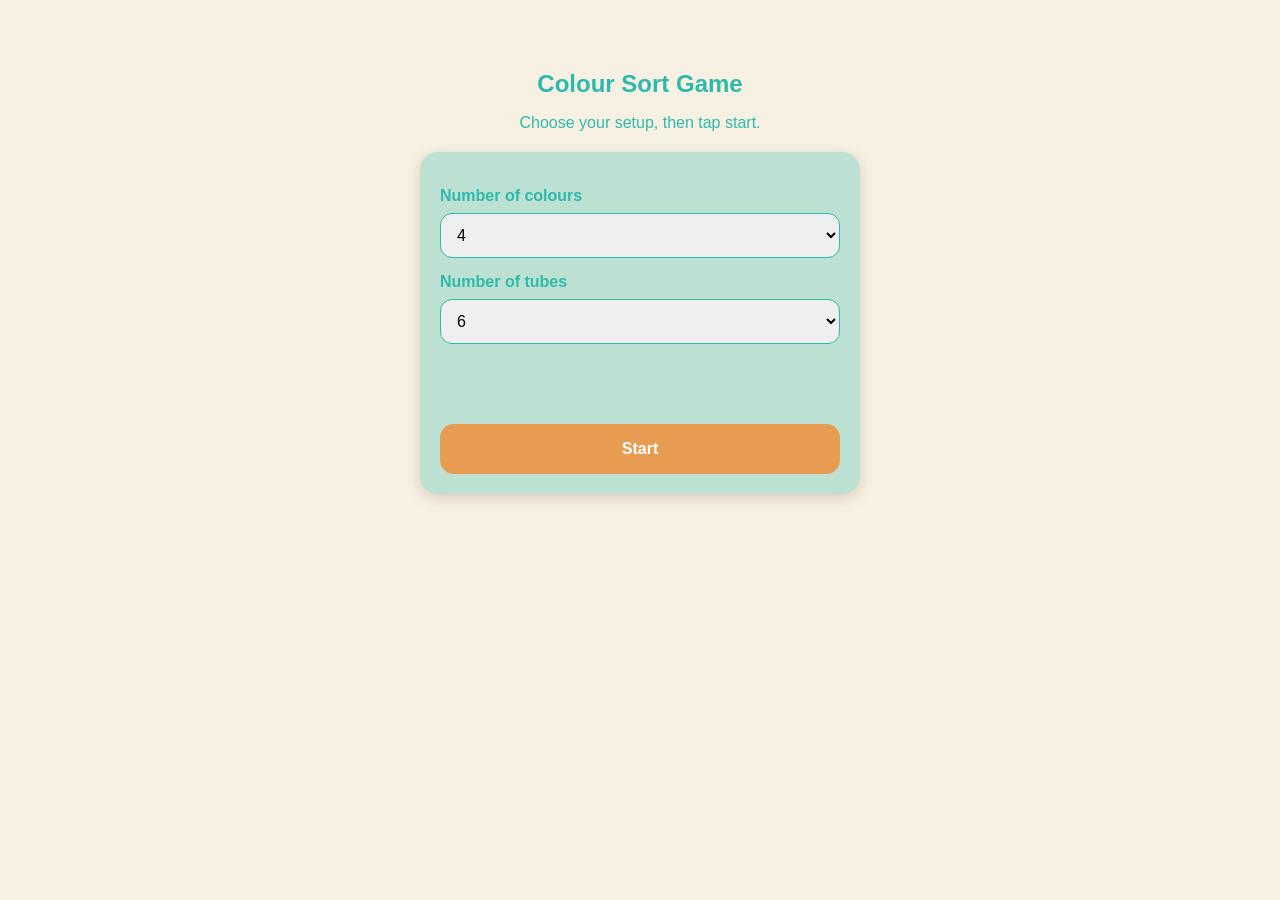
==== index.html @ 75209503 "Add files via upload" ====
<!DOCTYPE html>
<html lang="en">
<head>
  <meta charset="UTF-8">
  <meta name="viewport" content="width=device-width, initial-scale=1.0">
  <title>Colour Sort Game</title>
  <link rel="stylesheet" href="style.css">
  <script defer src="app.js"></script>
</head>
<body>
  <div class="app">
    <section id="homeScreen" class="screen">
      <h1>Colour Sort Game</h1>
      <p class="subtitle">Choose your setup, then tap start.</p>

      <div class="setup-box">
        <label for="colourCount">Number of colours</label>
        <select id="colourCount">
          <option value="3">3</option>
          <option value="4" selected>4</option>
          <option value="5">5</option>
          <option value="6">6</option>
          <option value="7">7</option>
          <option value="8">8</option>
          <option value="9">9</option>
          <option value="10">10</option>
          <option value="11">11</option>
          <option value="12">12</option>
        </select>

        <label for="tubeCount">Number of tubes</label>
        <select id="tubeCount">
          <option value="5">5</option>
          <option value="6" selected>6</option>
          <option value="7">7</option>
          <option value="8">8</option>
          <option value="9">9</option>
          <option value="10">10</option>
          <option value="11">11</option>
          <option value="12">12</option>
          <option value="13">13</option>
          <option value="14">14</option>
          <option value="15">15</option>
          <option value="16">16</option>
        </select>

        <p id="setupMessage" class="message"></p>

        <button id="startBtn" class="big-btn">Start</button>
      </div>
    </section>

    <section id="gameScreen" class="screen hidden">
      <div class="top-bar">
        <button id="backBtn" class="small-btn">Home</button>
        <button id="undoBtn" class="small-btn">Undo</button>
        <button id="restartBtn" class="small-btn">Restart</button>
      </div>

      <h2>Sort the colours</h2>
      <p class="subtitle">Tap one tube, then tap another.</p>

      <div id="tubeContainer" class="tube-container"></div>

      <p id="gameMessage" class="message"></p>
    </section>
  </div>
</body>
</html>
---- style.css ----
body {
  font-family: Arial, sans-serif;
  margin: 0;
  background: #f6f1e2;
  color: #2db9ab;
}

.app {
  max-width: 480px;
  margin: 0 auto;
  min-height: 100vh;
  padding: 20px;
  box-sizing: border-box;
}

.screen {
  display: block;
  text-align: center;
  padding-top: 30px;
}

.hidden {
  display: none;
}

h1, h2 {
  margin-bottom: 10px;
}

.subtitle {
  margin-bottom: 20px;
  font-size: 16px;
}

.setup-box {
  background: #2db9ab4a;
  border-radius: 18px;
  padding: 20px;
  box-shadow: 0 4px 14px rgba(148, 112, 86, 0.277);
}

label {
  display: block;
  text-align: left;
  margin-top: 15px;
  margin-bottom: 8px;
  font-weight: bold;
}

select {
  width: 100%;
  padding: 12px;
  font-size: 16px;
  border-radius: 12px;
  border: 1px solid #2db9ab;
  box-sizing: border-box;
}

.big-btn,
.small-btn {
  border: none;
  border-radius: 14px;
  cursor: pointer;
  font-size: 16px;
}

.big-btn {
  width: 100%;
  margin-top: 22px;
  padding: 16px;
  background: #e89c51;
  color: white;
  font-weight: bold;
}

.small-btn {
  padding: 10px 14px;
  background: #e89c51;
  color: #ffffff;
  font-weight: bold;
}

.top-bar {
  display: flex;
  justify-content: space-between;
  gap: 10px;
  margin-bottom: 20px;
}

.tube-container {
  display: grid;
  grid-template-columns: repeat(auto-fit, minmax(34px, 42px));
  gap: 8px;
  justify-content: center;
  align-items: end;
  width: 100%;
  margin: 25px auto 0;
  box-sizing: border-box;
}

.tube {
  width: 42px;
  height: 170px;
  border: 3px solid #2eb5ae;
  border-top: none;
  border-radius: 0 0 16px 16px;
  background: #d7f0ea;
  display: flex;
  flex-direction: column-reverse;
  align-items: center;
  justify-content: flex-start;
  padding: 6px 3px;
  box-sizing: border-box;
  cursor: pointer;
  position: relative;
}

.chunk {
  width: 28px;
  height: 28px;
  border-radius: 8px;
  margin-top: 5px;
}

.tube.selected {
  box-shadow: 0 0 0 3px #f38de7fb inset=1;
  background: #fd7affad;
}

.message {
  min-height: 24px;
  margin-top: 18px;
  font-weight: bold;
}
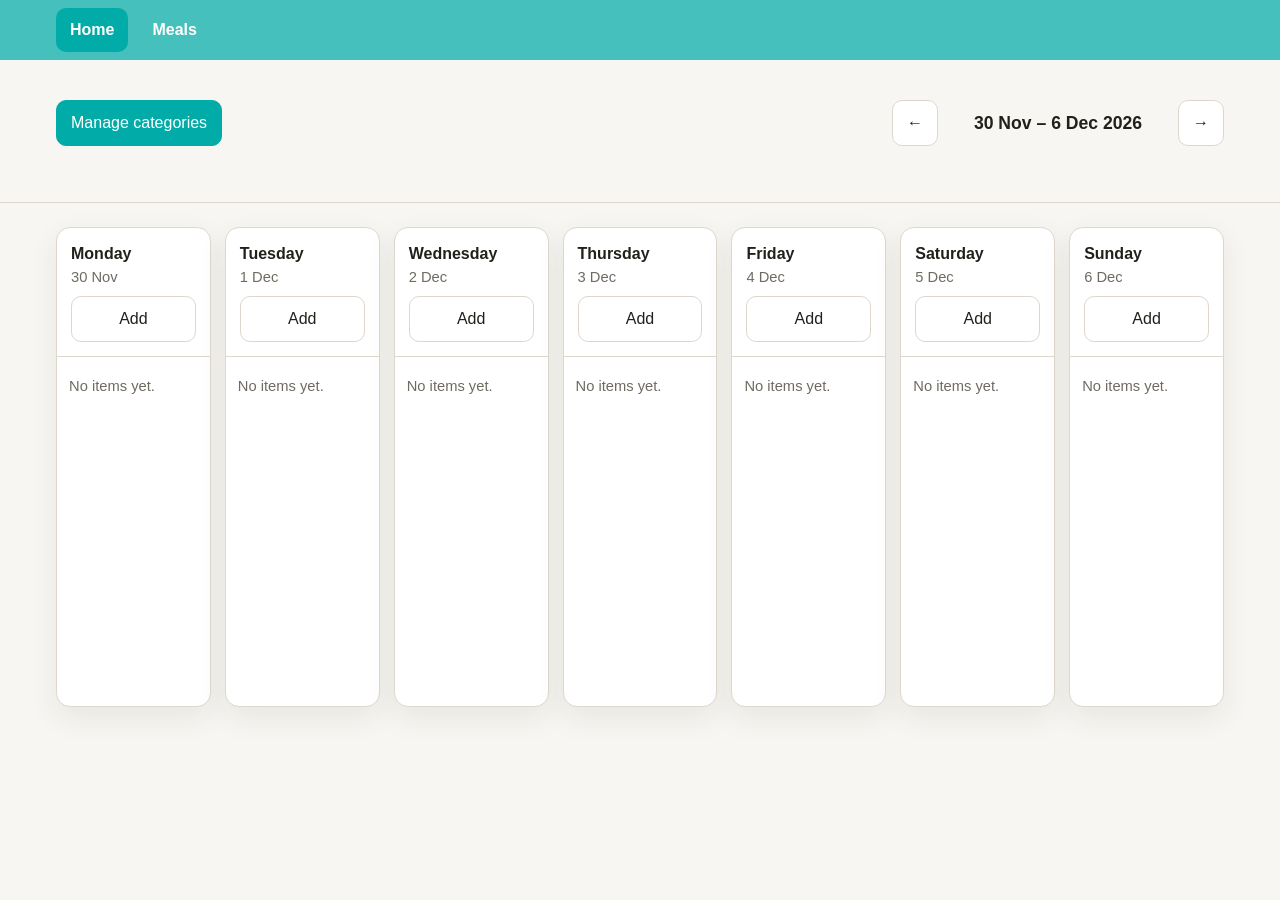
==== commit d4c59e1c: "Add files via upload" ====
--- a/index.html
+++ b/index.html
@@ -1,69 +1,104 @@
 <!DOCTYPE html>
 <html lang="en">
 <head>
-  <meta charset="UTF-8">
-  <meta name="viewport" content="width=device-width, initial-scale=1.0">
-  <title>Colour Sort Game</title>
-  <link rel="stylesheet" href="style.css">
-  <script defer src="app.js"></script>
+  <meta charset="UTF-8" />
+  <meta name="viewport" content="width=device-width, initial-scale=1.0" />
+  <title>Weekly Planner</title>
+  <link rel="stylesheet" href="style.css" />
 </head>
 <body>
-  <div class="app">
-    <section id="homeScreen" class="screen">
-      <h1>Colour Sort Game</h1>
-      <p class="subtitle">Choose your setup, then tap start.</p>
+  <nav class="top-nav">
+    <div class="nav-inner">
+      <a href="index.html" class="nav-link active">Home</a>
+      <a href="meals.html" class="nav-link">Meals</a>
+    </div>
+  </nav>
 
-      <div class="setup-box">
-        <label for="colourCount">Number of colours</label>
-        <select id="colourCount">
-          <option value="3">3</option>
-          <option value="4" selected>4</option>
-          <option value="5">5</option>
-          <option value="6">6</option>
-          <option value="7">7</option>
-          <option value="8">8</option>
-          <option value="9">9</option>
-          <option value="10">10</option>
-          <option value="11">11</option>
-          <option value="12">12</option>
-        </select>
+  <header class="topbar">
+    <div class="container">
+      <div class="toolbar">
+        <div class="toolbar-left">
+          <button class="btn btn-primary" id="manageCategoriesBtn">Manage categories</button>
+        </div>
 
-        <label for="tubeCount">Number of tubes</label>
-        <select id="tubeCount">
-          <option value="5">5</option>
-          <option value="6" selected>6</option>
-          <option value="7">7</option>
-          <option value="8">8</option>
-          <option value="9">9</option>
-          <option value="10">10</option>
-          <option value="11">11</option>
-          <option value="12">12</option>
-          <option value="13">13</option>
-          <option value="14">14</option>
-          <option value="15">15</option>
-          <option value="16">16</option>
-        </select>
+        <div class="toolbar-right">
+          <button class="btn" id="prevWeekBtn" aria-label="Previous week">←</button>
+          <div class="week-title" id="weekTitle">Week</div>
+          <button class="btn" id="nextWeekBtn" aria-label="Next week">→</button>
+        </div>
+      </div>
+    </div>
+  </header>
 
-        <p id="setupMessage" class="message"></p>
+  <main class="container">
+    <section class="planner-grid" id="plannerGrid"></section>
+  </main>
 
-        <button id="startBtn" class="big-btn">Start</button>
-      </div>
-    </section>
+  <dialog id="entryDialog">
+    <form class="modal" id="entryForm" method="dialog">
+      <h2 id="entryDialogTitle">Add entry</h2>
 
-    <section id="gameScreen" class="screen hidden">
-      <div class="top-bar">
-        <button id="backBtn" class="small-btn">Home</button>
-        <button id="undoBtn" class="small-btn">Undo</button>
-        <button id="restartBtn" class="small-btn">Restart</button>
+      <input type="hidden" id="entryDate" />
+      <input type="hidden" id="editingEntryId" />
+
+      <div class="field">
+        <label for="entryCategory">Category</label>
+        <select id="entryCategory" required></select>
       </div>
 
-      <h2>Sort the colours</h2>
-      <p class="subtitle">Tap one tube, then tap another.</p>
+      <div class="field">
+        <label for="entryType">Entry type</label>
+        <select id="entryType" required>
+          <option value="saved">Saved meal</option>
+          <option value="custom">Custom note</option>
+        </select>
+      </div>
 
-      <div id="tubeContainer" class="tube-container"></div>
+      <div class="field" id="savedMealWrap">
+        <label for="savedMealSelect">Saved meal</label>
+        <select id="savedMealSelect"></select>
+      </div>
 
-      <p id="gameMessage" class="message"></p>
-    </section>
-  </div>
+      <div class="field" id="customNoteWrap" style="display: none;">
+        <label for="customNote">Custom note</label>
+        <textarea id="customNote" placeholder="Write your note here..."></textarea>
+      </div>
+
+      <div class="modal-actions">
+        <button type="button" class="btn" id="cancelEntryBtn">Cancel</button>
+        <button type="submit" class="btn btn-primary">Save</button>
+      </div>
+    </form>
+  </dialog>
+
+  <dialog id="categoryDialog">
+    <div class="modal">
+      <h2>Categories</h2>
+
+      <div class="field">
+        <label for="categoryName">Category name</label>
+        <input id="categoryName" type="text" placeholder="e.g. Dinner" />
+      </div>
+
+      <div class="field">
+        <label for="categoryColor">Colour</label>
+        <input id="categoryColor" type="color" value="#f4b183" />
+      </div>
+
+      <div class="modal-actions modal-actions-left">
+        <button type="button" class="btn btn-primary" id="saveCategoryBtn">Add category</button>
+      </div>
+
+      <p class="helper">Edit or delete existing categories below.</p>
+
+      <div class="category-list" id="categoryList"></div>
+
+      <div class="modal-actions">
+        <button type="button" class="btn" id="closeCategoryBtn">Close</button>
+      </div>
+    </div>
+  </dialog>
+
+  <script src="app.js" defer></script>
 </body>
 </html>
--- a/style.css
+++ b/style.css
@@ -1,135 +1,359 @@
+:root {
+  --bg: #f7f6f2;
+  --surface: #ffffff;
+  --surface-2: #f1eee8;
+  --text: #22201b;
+  --muted: #6f6b63;
+  --border: #ddd7ce;
+  --accent: #00aba8;
+  --accent-hover: #0a5a5d;
+  --danger: #b46172;
+  --shadow: 0 10px 30px rgba(34, 32, 27, 0.08);
+  --radius: 14px;
+}
+
+* {
+  box-sizing: border-box;
+  margin: 0;
+  padding: 0;
+}
+
 body {
   font-family: Arial, sans-serif;
-  margin: 0;
-  background: #f6f1e2;
-  color: #2db9ab;
-}
-
-.app {
-  max-width: 480px;
+  background: var(--bg);
+  color: var(--text);
+  line-height: 1.5;
+}
+
+button,
+input,
+select,
+textarea {
+  font: inherit;
+}
+
+.top-nav {
+  position: sticky;
+  top: 0;
+  z-index: 20;
+  background: #46c0bd;
+}
+
+.nav-inner {
+  max-width: 1200px;
   margin: 0 auto;
-  min-height: 100vh;
+  padding: 0 16px;
+  display: flex;
+  gap: 10px;
+  align-items: center;
+  min-height: 60px;
+}
+
+.nav-link {
+  color: white;
+  text-decoration: none;
+  font-weight: bold;
+  padding: 10px 14px;
+  border-radius: 10px;
+}
+
+.nav-link:hover {
+  background: rgba(255, 255, 255, 0.08);
+}
+
+.nav-link.active {
+  background: #00aba8;
+}
+
+.topbar {
+  background: rgba(247, 246, 242, 0.95);
+  backdrop-filter: blur(10px);
+  border-bottom: 1px solid var(--border);
+  padding: 16px 0;
+}
+
+.container {
+  max-width: 1200px;
+  margin: 0 auto;
+  padding: 24px 16px 40px;
+}
+
+.toolbar {
+  display: flex;
+  flex-wrap: wrap;
+  gap: 12px;
+  align-items: center;
+  justify-content: space-between;
+}
+
+.toolbar-left,
+.toolbar-right {
+  display: flex;
+  gap: 10px;
+  align-items: center;
+  flex-wrap: wrap;
+}
+
+.btn {
+  border: 1px solid var(--border);
+  background: var(--surface);
+  color: var(--text);
+  border-radius: 10px;
+  padding: 10px 14px;
+  cursor: pointer;
+}
+
+.btn:hover {
+  background: var(--surface-2);
+}
+
+.btn-primary {
+  background: var(--accent);
+  color: white;
+  border-color: var(--accent);
+}
+
+.btn-primary:hover {
+  background: var(--accent-hover);
+}
+
+.btn-danger {
+  color: white;
+  background: var(--danger);
+  border-color: var(--danger);
+}
+
+.week-title {
+  font-size: 1.1rem;
+  font-weight: bold;
+  min-width: 220px;
+  text-align: center;
+}
+
+.planner-grid {
+  display: grid;
+  grid-template-columns: repeat(7, 1fr);
+  gap: 14px;
+}
+
+.day-column {
+  background: var(--surface);
+  border: 1px solid var(--border);
+  border-radius: var(--radius);
+  box-shadow: var(--shadow);
+  display: flex;
+  flex-direction: column;
+  min-height: 480px;
+}
+
+.day-header {
+  padding: 14px;
+  border-bottom: 1px solid var(--border);
+  display: flex;
+  flex-direction: column;
+  gap: 8px;
+}
+
+.day-name {
+  font-size: 1rem;
+  font-weight: bold;
+}
+
+.day-date {
+  color: var(--muted);
+  font-size: 0.92rem;
+}
+
+.entries {
+  padding: 12px;
+  display: flex;
+  flex-direction: column;
+  gap: 10px;
+  flex: 1;
+}
+
+.entry-card {
+  border-radius: 12px;
+  padding: 10px;
+  color: #1f1f1f;
+  border-left: 8px solid rgba(0, 0, 0, 0.18);
+  display: flex;
+  flex-direction: column;
+  gap: 8px;
+}
+
+.entry-top {
+  display: flex;
+  justify-content: space-between;
+  gap: 8px;
+  align-items: start;
+}
+
+.entry-category {
+  font-weight: bold;
+  font-size: 0.95rem;
+}
+
+.entry-text {
+  white-space: pre-wrap;
+  font-size: 0.92rem;
+}
+
+.entry-actions {
+  display: flex;
+  gap: 8px;
+  flex-wrap: wrap;
+}
+
+.mini-btn {
+  border: 1px solid rgba(0, 0, 0, 0.15);
+  background: rgba(255, 255, 255, 0.75);
+  padding: 6px 8px;
+  border-radius: 8px;
+  cursor: pointer;
+  font-size: 0.85rem;
+}
+
+.empty-text {
+  color: var(--muted);
+  font-size: 0.92rem;
+  padding-top: 6px;
+}
+
+dialog {
+  width: min(520px, calc(100vw - 24px));
+  border: none;
+  border-radius: 16px;
+  padding: 0;
+  box-shadow: 0 24px 80px rgba(0, 0, 0, 0.25);
+}
+
+dialog::backdrop {
+  background: rgba(0, 0, 0, 0.4);
+}
+
+.modal {
+  background: var(--surface);
   padding: 20px;
-  box-sizing: border-box;
-}
-
-.screen {
-  display: block;
-  text-align: center;
-  padding-top: 30px;
-}
-
-.hidden {
-  display: none;
-}
-
-h1, h2 {
-  margin-bottom: 10px;
-}
-
-.subtitle {
-  margin-bottom: 20px;
-  font-size: 16px;
-}
-
-.setup-box {
-  background: #2db9ab4a;
-  border-radius: 18px;
-  padding: 20px;
-  box-shadow: 0 4px 14px rgba(148, 112, 86, 0.277);
-}
-
-label {
-  display: block;
-  text-align: left;
-  margin-top: 15px;
-  margin-bottom: 8px;
-  font-weight: bold;
-}
-
-select {
-  width: 100%;
-  padding: 12px;
-  font-size: 16px;
-  border-radius: 12px;
-  border: 1px solid #2db9ab;
-  box-sizing: border-box;
-}
-
-.big-btn,
-.small-btn {
-  border: none;
-  border-radius: 14px;
-  cursor: pointer;
-  font-size: 16px;
-}
-
-.big-btn {
-  width: 100%;
-  margin-top: 22px;
+  display: flex;
+  flex-direction: column;
+  gap: 14px;
+}
+
+.modal h2 {
+  font-size: 1.2rem;
+}
+
+.field {
+  display: flex;
+  flex-direction: column;
+  gap: 6px;
+}
+
+.field input,
+.field select,
+.field textarea {
+  border: 1px solid var(--border);
+  border-radius: 10px;
+  padding: 10px 12px;
+  background: white;
+}
+
+.field textarea {
+  min-height: 110px;
+  resize: vertical;
+}
+
+.modal-actions {
+  display: flex;
+  gap: 10px;
+  justify-content: flex-end;
+  flex-wrap: wrap;
+}
+
+.modal-actions-left {
+  justify-content: flex-start;
+}
+
+.category-list {
+  display: flex;
+  flex-direction: column;
+  gap: 10px;
+  max-height: 260px;
+  overflow: auto;
+}
+
+.category-row {
+  display: grid;
+  grid-template-columns: 24px 1fr auto auto;
+  gap: 10px;
+  align-items: center;
+  border: 1px solid var(--border);
+  padding: 10px;
+  border-radius: 10px;
+}
+
+.swatch {
+  width: 18px;
+  height: 18px;
+  border-radius: 50%;
+  border: 1px solid rgba(0, 0, 0, 0.15);
+}
+
+.helper {
+  color: var(--muted);
+  font-size: 0.9rem;
+}
+
+@media (max-width: 980px) {
+  .planner-grid {
+    grid-template-columns: 1fr;
+  }
+
+  .day-column {
+    min-height: auto;
+  }
+
+  .week-title {
+    text-align: left;
+  }
+
+  .nav-inner {
+    flex-wrap: wrap;
+    padding-top: 10px;
+    padding-bottom: 10px;
+  }
+}
+
+.category-row-left,
+.category-row-actions {
+  display: flex;
+  align-items: center;
+  gap: 10px;
+}
+
+.entry-meta {
+  font-size: 0.8rem;
+  color: var(--muted);
+}
+
+.meal-card {
+  background: var(--surface);
+  border: 1px solid var(--border);
+  border-radius: var(--radius);
+  box-shadow: var(--shadow);
   padding: 16px;
-  background: #e89c51;
-  color: white;
-  font-weight: bold;
-}
-
-.small-btn {
-  padding: 10px 14px;
-  background: #e89c51;
-  color: #ffffff;
-  font-weight: bold;
-}
-
-.top-bar {
-  display: flex;
-  justify-content: space-between;
-  gap: 10px;
-  margin-bottom: 20px;
-}
-
-.tube-container {
-  display: grid;
-  grid-template-columns: repeat(auto-fit, minmax(34px, 42px));
-  gap: 8px;
-  justify-content: center;
-  align-items: end;
-  width: 100%;
-  margin: 25px auto 0;
-  box-sizing: border-box;
-}
-
-.tube {
-  width: 42px;
-  height: 170px;
-  border: 3px solid #2eb5ae;
-  border-top: none;
-  border-radius: 0 0 16px 16px;
-  background: #d7f0ea;
-  display: flex;
-  flex-direction: column-reverse;
-  align-items: center;
-  justify-content: flex-start;
-  padding: 6px 3px;
-  box-sizing: border-box;
-  cursor: pointer;
-  position: relative;
-}
-
-.chunk {
-  width: 28px;
-  height: 28px;
-  border-radius: 8px;
-  margin-top: 5px;
-}
-
-.tube.selected {
-  box-shadow: 0 0 0 3px #f38de7fb inset=1;
-  background: #fd7affad;
-}
-
-.message {
-  min-height: 24px;
-  margin-top: 18px;
-  font-weight: bold;
-}
-
+  display: flex;
+  flex-direction: column;
+  gap: 10px;
+  margin-bottom: 14px;
+}
+
+.meal-card h3 {
+  font-size: 1.05rem;
+}
+
+.meal-card-actions {
+  display: flex;
+  justify-content: flex-end;
+}
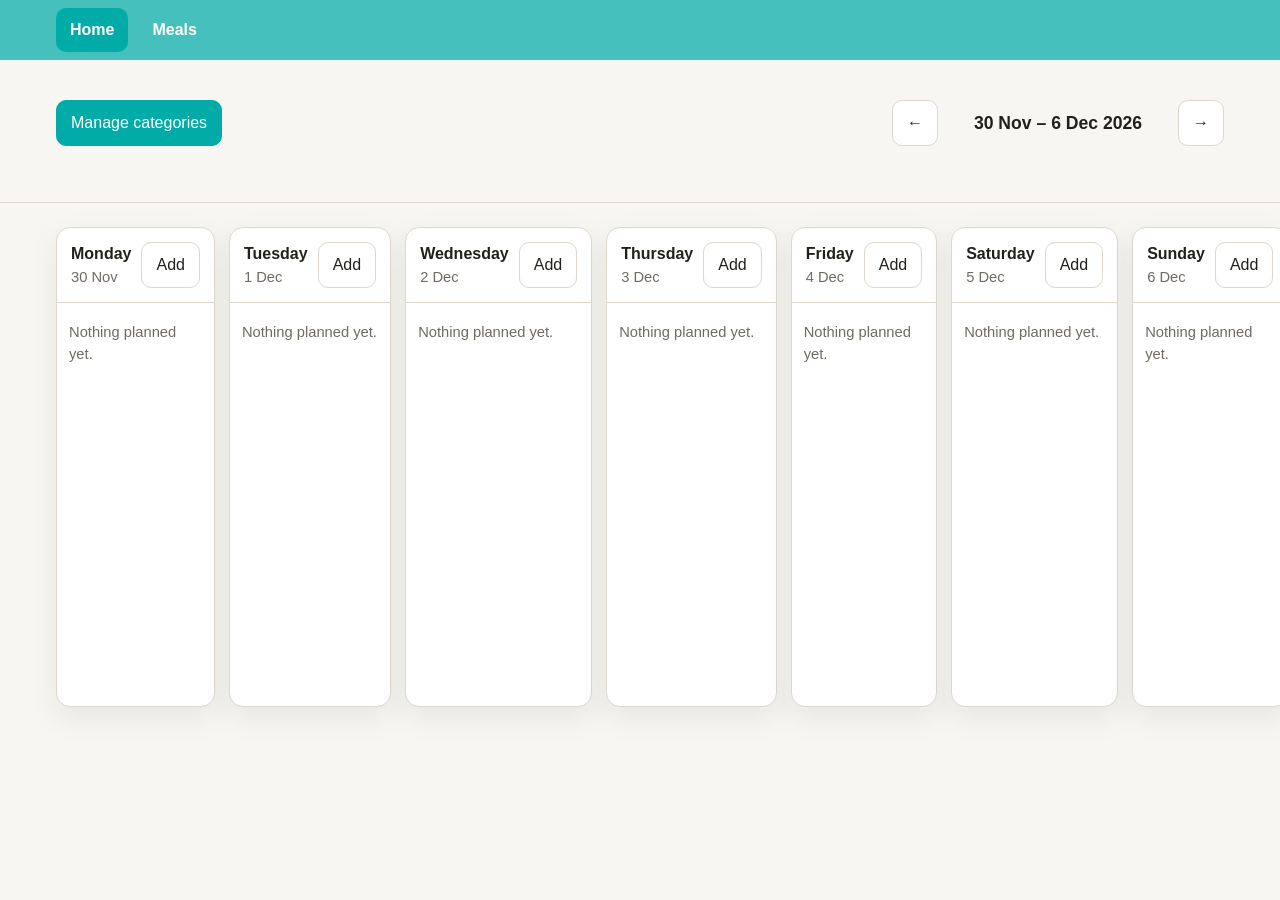
==== commit 62334ca6: "Add files via upload" ====
--- a/index.html
+++ b/index.html
@@ -18,13 +18,15 @@
     <div class="container">
       <div class="toolbar">
         <div class="toolbar-left">
-          <button class="btn btn-primary" id="manageCategoriesBtn">Manage categories</button>
+          <button class="btn btn-primary" id="manageCategoriesBtn" type="button">
+            Manage categories
+          </button>
         </div>
 
         <div class="toolbar-right">
-          <button class="btn" id="prevWeekBtn" aria-label="Previous week">←</button>
+          <button class="btn" id="prevWeekBtn" type="button" aria-label="Previous week">←</button>
           <div class="week-title" id="weekTitle">Week</div>
-          <button class="btn" id="nextWeekBtn" aria-label="Next week">→</button>
+          <button class="btn" id="nextWeekBtn" type="button" aria-label="Next week">→</button>
         </div>
       </div>
     </div>
@@ -35,7 +37,7 @@
   </main>
 
   <dialog id="entryDialog">
-    <form class="modal" id="entryForm" method="dialog">
+    <form class="modal" id="entryForm">
       <h2 id="entryDialogTitle">Add entry</h2>
 
       <input type="hidden" id="entryDate" />
@@ -72,30 +74,40 @@
   </dialog>
 
   <dialog id="categoryDialog">
-    <div class="modal">
-      <h2>Categories</h2>
-
-      <div class="field">
-        <label for="categoryName">Category name</label>
-        <input id="categoryName" type="text" placeholder="e.g. Dinner" />
+    <div class="modal category-modal">
+      <div class="modal-header">
+        <div>
+          <h2>Categories</h2>
+          <p class="helper">Type a category name and pick a colour.</p>
+        </div>
       </div>
 
-      <div class="field">
-        <label for="categoryColor">Colour</label>
-        <input id="categoryColor" type="color" value="#f4b183" />
+      <div class="category-form-grid">
+        <div class="field">
+          <label for="categoryName">Category name</label>
+          <input
+            id="categoryName"
+            type="text"
+            placeholder="e.g. Dinner, Gym, Revision"
+          />
+        </div>
+
+        <div class="field">
+          <label for="categoryColor">Colour</label>
+          <div class="color-picker-row">
+            <input id="categoryColor" type="color" value="#f4b183" />
+            <span class="color-preview" id="colorPreview" aria-hidden="true"></span>
+          </div>
+        </div>
       </div>
 
-      <div class="modal-actions modal-actions-left">
+      <div class="modal-actions modal-actions-split">
+        <button type="button" class="btn" id="closeCategoryBtn">Close</button>
         <button type="button" class="btn btn-primary" id="saveCategoryBtn">Add category</button>
       </div>
 
       <p class="helper">Edit or delete existing categories below.</p>
-
       <div class="category-list" id="categoryList"></div>
-
-      <div class="modal-actions">
-        <button type="button" class="btn" id="closeCategoryBtn">Close</button>
-      </div>
     </div>
   </dialog>
 
--- a/style.css
+++ b/style.css
@@ -154,6 +154,13 @@
   gap: 8px;
 }
 
+.day-top {
+  display: flex;
+  justify-content: space-between;
+  align-items: flex-start;
+  gap: 10px;
+}
+
 .day-name {
   font-size: 1rem;
   font-weight: bold;
@@ -221,7 +228,7 @@
 }
 
 dialog {
-  width: min(520px, calc(100vw - 24px));
+  width: min(560px, calc(100vw - 24px));
   border: none;
   border-radius: 16px;
   padding: 0;
@@ -271,8 +278,71 @@
   flex-wrap: wrap;
 }
 
-.modal-actions-left {
-  justify-content: flex-start;
+.category-modal {
+  gap: 18px;
+}
+
+.modal-header {
+  display: flex;
+  justify-content: space-between;
+  align-items: flex-start;
+  gap: 12px;
+}
+
+.category-form-grid {
+  display: grid;
+  grid-template-columns: 1fr 180px;
+  gap: 14px;
+  align-items: end;
+}
+
+.color-picker-row {
+  display: flex;
+  align-items: center;
+  gap: 12px;
+  min-height: 46px;
+}
+
+input[type="color"] {
+  width: 72px;
+  height: 46px;
+  padding: 4px;
+  border: 1px solid var(--border);
+  border-radius: 12px;
+  background: white;
+  cursor: pointer;
+}
+
+input[type="color"]::-webkit-color-swatch-wrapper {
+  padding: 0;
+}
+
+input[type="color"]::-webkit-color-swatch {
+  border: none;
+  border-radius: 8px;
+}
+
+input[type="color"]::-moz-color-swatch {
+  border: none;
+  border-radius: 8px;
+}
+
+.color-preview {
+  width: 28px;
+  height: 28px;
+  border-radius: 50%;
+  border: 2px solid rgba(0, 0, 0, 0.12);
+  background: #f4b183;
+  flex-shrink: 0;
+}
+
+.modal-actions-split {
+  justify-content: space-between;
+  align-items: center;
+}
+
+.modal-actions-split .btn {
+  min-width: 132px;
 }
 
 .category-list {
@@ -305,6 +375,11 @@
   font-size: 0.9rem;
 }
 
+.entry-meta {
+  font-size: 0.8rem;
+  color: var(--muted);
+}
+
 @media (max-width: 980px) {
   .planner-grid {
     grid-template-columns: 1fr;
@@ -316,6 +391,7 @@
 
   .week-title {
     text-align: left;
+    min-width: auto;
   }
 
   .nav-inner {
@@ -325,35 +401,21 @@
   }
 }
 
-.category-row-left,
-.category-row-actions {
-  display: flex;
-  align-items: center;
-  gap: 10px;
-}
-
-.entry-meta {
-  font-size: 0.8rem;
-  color: var(--muted);
-}
-
-.meal-card {
-  background: var(--surface);
-  border: 1px solid var(--border);
-  border-radius: var(--radius);
-  box-shadow: var(--shadow);
-  padding: 16px;
-  display: flex;
-  flex-direction: column;
-  gap: 10px;
-  margin-bottom: 14px;
-}
-
-.meal-card h3 {
-  font-size: 1.05rem;
-}
-
-.meal-card-actions {
-  display: flex;
-  justify-content: flex-end;
+@media (max-width: 640px) {
+  .category-form-grid {
+    grid-template-columns: 1fr;
+  }
+
+  .modal-actions-split {
+    flex-direction: column-reverse;
+    align-items: stretch;
+  }
+
+  .modal-actions-split .btn {
+    width: 100%;
+  }
+
+  .category-row {
+    grid-template-columns: 24px 1fr;
+  }
 }
